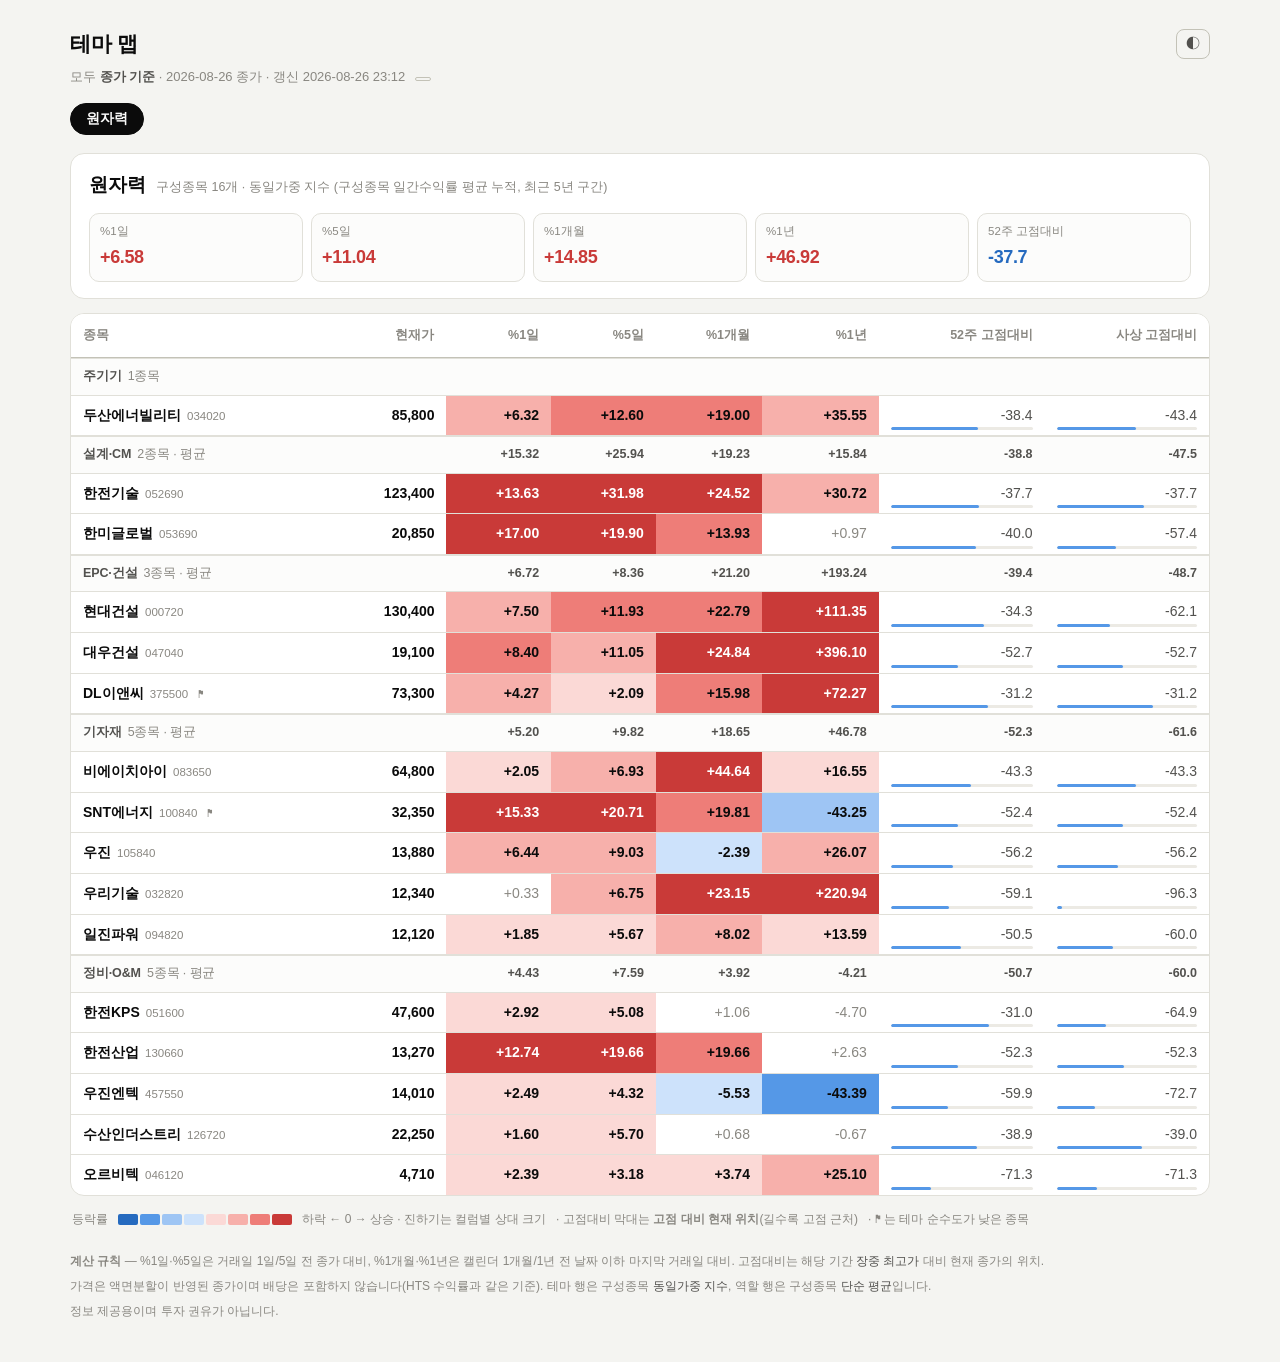
==== index.html @ f64d1bc8 "feat: 테마 맵 초기 구축 (원자력) 테마별 구성종목의 종가 기준 수익률·고점대비를 한 표에서 보는 정적 대시보드. 계층은 대테마 > 역할 > 종목이며, 대테마는 태그가 아니라" ====
<!DOCTYPE html>
<html lang="ko" data-theme="">
<head>
<meta charset="utf-8">
<meta name="viewport" content="width=device-width, initial-scale=1">
<title>테마 맵 — 테마별 종목 수익률</title>
<meta name="description" content="테마별 구성종목의 종가 기준 수익률과 고점대비 위치를 한 표에서 본다.">
<link rel="icon" href="data:image/svg+xml,%3Csvg xmlns='http://www.w3.org/2000/svg' viewBox='0 0 16 16'%3E%3Crect width='16' height='16' rx='3' fill='%23c93a38'/%3E%3Crect x='3' y='9' width='3' height='4' fill='%23fff'/%3E%3Crect x='7' y='6' width='3' height='7' fill='%23fff'/%3E%3Crect x='11' y='3' width='2' height='10' fill='%23fff'/%3E%3C/svg%3E">
<link rel="stylesheet" href="assets/style.css">
</head>
<body>
<header class="top">
  <div class="top-row">
    <h1>테마 맵</h1>
    <button id="themeToggle" class="ghost" type="button" aria-label="라이트·다크 전환">◐</button>
  </div>
  <p class="meta">
    모두 <strong>종가 기준</strong> ·
    <span id="asOf">-</span> 종가 ·
    갱신 <span id="updatedAt">-</span>
    <span id="sourceBadge" class="badge" hidden></span>
  </p>
  <nav id="themeTabs" class="tabs" aria-label="테마 선택"></nav>
</header>

<main>
  <section id="hero" class="hero" aria-label="테마 전체 수익률"></section>

  <div class="tablewrap">
    <table id="grid">
      <thead>
        <tr id="headRow"></tr>
      </thead>
      <tbody id="body"></tbody>
    </table>
  </div>

  <div class="legend" id="legend"></div>

  <section id="errors" class="errors" hidden></section>

  <footer class="notes">
    <p><strong>계산 규칙</strong> — %1일·%5일은 거래일 1일/5일 전 종가 대비, %1개월·%1년은 캘린더 1개월/1년 전 날짜 이하 마지막 거래일 대비. 고점대비는 해당 기간 <em>장중 최고가</em> 대비 현재 종가의 위치.</p>
    <p>가격은 액면분할이 반영된 종가이며 배당은 포함하지 않습니다(HTS 수익률과 같은 기준). 테마 행은 구성종목 <em>동일가중 지수</em>, 역할 행은 구성종목 <em>단순 평균</em>입니다.</p>
    <p>정보 제공용이며 투자 권유가 아닙니다.</p>
  </footer>
</main>

<div id="tip" class="tip" role="tooltip" hidden></div>
<script src="assets/app.js"></script>
</body>
</html>
---- assets/style.css ----
/* 테마 맵 — 라이트/다크 토큰.
   히트맵 색은 0을 중립으로 두는 다이버징: 상승 빨강 / 하락 파랑(국내 관례).
   각 단계의 셀 텍스트 대비는 WCAG로 계산해 확인했다(라이트 1~3단계 검은 글씨 6.6:1↑,
   4단계 흰 글씨 5.0:1↑ / 다크 전 단계 흰 글씨 4.7:1↑). */

:root {
  color-scheme: light;
  --surface: #fcfcfb;
  --plane: #f4f4f1;
  --card: #ffffff;
  --ink: #0b0b0b;
  --ink-2: #52514e;
  --muted: #898781;
  --line: #e1e0d9;
  --rule: #c3c2b7;
  --accent: #256abf;

  --up-1: #fbd9d6;  --up-2: #f7b0ab;  --up-3: #ee7d78;  --up-4: #c93a38;
  --dn-1: #cde2fb;  --dn-2: #9ec5f4;  --dn-3: #5598e7;  --dn-4: #256abf;
  --cell-ink: #0b0b0b;      /* 1~3단계 */
  --cell-ink-strong: #ffffff; /* 4단계 */
  --bar-track: #eceae4;
  --bar-fill: #5598e7;
}

@media (prefers-color-scheme: dark) {
  :root:not([data-theme="light"]) {
    color-scheme: dark;
    --surface: #1a1a19;
    --plane: #0d0d0d;
    --card: #201f1e;
    --ink: #ffffff;
    --ink-2: #c3c2b7;
    --muted: #898781;
    --line: #2c2c2a;
    --rule: #383835;
    --accent: #3987e5;

    --up-1: #3a1e1d;  --up-2: #632a28;  --up-3: #913a37;  --up-4: #c44a47;
    --dn-1: #16283f;  --dn-2: #1a3a63;  --dn-3: #205391;  --dn-4: #2f74c4;
    --cell-ink: #ffffff;
    --cell-ink-strong: #ffffff;
    --bar-track: #2c2c2a;
    --bar-fill: #2f74c4;
  }
}

:root[data-theme="dark"] {
  color-scheme: dark;
  --surface: #1a1a19;
  --plane: #0d0d0d;
  --card: #201f1e;
  --ink: #ffffff;
  --ink-2: #c3c2b7;
  --muted: #898781;
  --line: #2c2c2a;
  --rule: #383835;
  --accent: #3987e5;

  --up-1: #3a1e1d;  --up-2: #632a28;  --up-3: #913a37;  --up-4: #c44a47;
  --dn-1: #16283f;  --dn-2: #1a3a63;  --dn-3: #205391;  --dn-4: #2f74c4;
  --cell-ink: #ffffff;
  --cell-ink-strong: #ffffff;
  --bar-track: #2c2c2a;
  --bar-fill: #2f74c4;
}

* { box-sizing: border-box; }

body {
  margin: 0;
  background: var(--plane);
  color: var(--ink);
  font: 15px/1.55 -apple-system, BlinkMacSystemFont, "Segoe UI", "Malgun Gothic",
        "Apple SD Gothic Neo", "Noto Sans KR", sans-serif;
  -webkit-font-smoothing: antialiased;
}

main, .top { max-width: 1180px; margin: 0 auto; padding: 0 20px; }
.top { padding-top: 28px; }

.top-row { display: flex; align-items: center; justify-content: space-between; gap: 12px; }
h1 { font-size: 21px; font-weight: 700; margin: 0; letter-spacing: -0.01em; }

.ghost {
  background: none; border: 1px solid var(--rule); color: var(--ink-2);
  border-radius: 8px; width: 34px; height: 30px; cursor: pointer; font-size: 14px;
}
.ghost:hover { border-color: var(--accent); color: var(--accent); }

.meta { color: var(--muted); font-size: 13px; margin: 6px 0 0; }
.meta strong { color: var(--ink-2); font-weight: 600; }
.badge {
  display: inline-block; margin-left: 6px; padding: 1px 7px; border-radius: 999px;
  border: 1px solid var(--rule); font-size: 11px; color: var(--muted);
}

/* 테마 탭 */
.tabs { display: flex; flex-wrap: wrap; gap: 6px; margin: 16px 0 0; }
.tab {
  border: 1px solid var(--rule); background: var(--card); color: var(--ink-2);
  border-radius: 999px; padding: 6px 15px; font-size: 14px; cursor: pointer;
  font-weight: 500;
}
.tab:hover { border-color: var(--accent); color: var(--accent); }
.tab[aria-current="true"] {
  background: var(--ink); color: var(--surface); border-color: var(--ink); font-weight: 600;
}

/* 대테마 요약 — 맨 앞 */
.hero {
  margin: 18px 0 14px; padding: 16px 18px; background: var(--card);
  border: 1px solid var(--line); border-radius: 14px;
}
.hero-head { display: flex; align-items: baseline; gap: 10px; flex-wrap: wrap; }
.hero-name { font-size: 19px; font-weight: 700; }
.hero-sub { font-size: 12.5px; color: var(--muted); }
.hero-stats {
  display: grid; grid-template-columns: repeat(auto-fit, minmax(96px, 1fr));
  gap: 8px; margin-top: 14px;
}
.stat {
  border: 1px solid var(--line); border-radius: 10px; padding: 9px 10px; background: var(--surface);
}
.stat-k { font-size: 11.5px; color: var(--muted); }
.stat-v { font-size: 18px; font-weight: 700; margin-top: 3px; letter-spacing: -0.02em; }
.stat-v.up { color: #c93a38; }
.stat-v.dn { color: #256abf; }
:root[data-theme="dark"] .stat-v.up, :root:not([data-theme="light"]) .stat-v.up { color: #e66767; }
:root[data-theme="dark"] .stat-v.dn, :root:not([data-theme="light"]) .stat-v.dn { color: #6da7ec; }
@media (prefers-color-scheme: light) {
  :root:not([data-theme="dark"]) .stat-v.up { color: #c93a38; }
  :root:not([data-theme="dark"]) .stat-v.dn { color: #256abf; }
}

/* 표 */
.tablewrap {
  overflow-x: auto; background: var(--card);
  border: 1px solid var(--line); border-radius: 14px;
}
table { border-collapse: separate; border-spacing: 0; width: 100%; min-width: 860px; }

th, td { padding: 0; }
thead th {
  position: sticky; top: 0; z-index: 2; background: var(--card);
  font-size: 12.5px; font-weight: 600; color: var(--muted);
  padding: 12px 12px; text-align: right; white-space: nowrap;
  border-bottom: 1px solid var(--rule); cursor: pointer; user-select: none;
}
thead th:first-child { text-align: left; }
thead th:hover { color: var(--accent); }
thead th .arrow { opacity: 0.45; font-size: 10px; margin-left: 3px; }

tbody tr.group td {
  background: var(--surface); border-top: 1px solid var(--line);
  border-bottom: 1px solid var(--line);
  font-size: 12.5px; font-weight: 600; color: var(--ink-2);
  padding: 8px 12px; text-align: right; white-space: nowrap;
}
tbody tr.group td:first-child { text-align: left; letter-spacing: -0.01em; }
tbody tr.group .gcount { color: var(--muted); font-weight: 400; margin-left: 6px; }

tbody td { border-bottom: 1px solid var(--line); font-size: 14px; }
tbody tr:last-child td { border-bottom: none; }
tbody tr.stock:hover td.name { background: var(--surface); }

td.name { padding: 9px 12px; white-space: nowrap; }
td.name .nm { font-weight: 600; }
td.name .cd { color: var(--muted); font-size: 11.5px; margin-left: 6px; font-variant-numeric: tabular-nums; }
td.name .role-chip {
  display: inline-block; margin-left: 7px; padding: 1px 7px; border-radius: 999px;
  border: 1px solid var(--rule); font-size: 11px; color: var(--muted);
}
td.name .flag { margin-left: 6px; color: var(--muted); font-size: 11.5px; }

td.num {
  text-align: right; padding: 9px 12px; font-variant-numeric: tabular-nums;
  white-space: nowrap;
}
td.price { font-weight: 600; }

/* 히트맵 셀 */
td.heat { color: var(--cell-ink); font-weight: 600; }
td.heat.s4 { color: var(--cell-ink-strong); }
td.heat.up1 { background: var(--up-1); } td.heat.up2 { background: var(--up-2); }
td.heat.up3 { background: var(--up-3); } td.heat.up4 { background: var(--up-4); }
td.heat.dn1 { background: var(--dn-1); } td.heat.dn2 { background: var(--dn-2); }
td.heat.dn3 { background: var(--dn-3); } td.heat.dn4 { background: var(--dn-4); }
td.heat.zero { color: var(--muted); font-weight: 500; }

/* 고점대비 — 색으로 덮지 않고 깊이 막대로 */
td.drop { position: relative; color: var(--ink-2); }
td.drop .bar {
  position: absolute; left: 12px; right: 12px; bottom: 5px; height: 3px;
  background: var(--bar-track); border-radius: 2px; overflow: hidden;
}
td.drop .bar i { display: block; height: 100%; background: var(--bar-fill); border-radius: 2px; }
td.drop .v { position: relative; }

.legend {
  display: flex; align-items: center; gap: 10px; flex-wrap: wrap;
  margin: 14px 2px 0; font-size: 12px; color: var(--muted);
}
.ramp { display: flex; align-items: center; gap: 2px; }
.ramp i { width: 20px; height: 11px; border-radius: 2px; display: block; }

.errors {
  margin-top: 14px; padding: 11px 14px; border-radius: 10px;
  border: 1px solid var(--rule); background: var(--card);
  font-size: 12.5px; color: var(--ink-2);
}

.notes { margin: 22px 0 40px; color: var(--muted); font-size: 12px; line-height: 1.7; }
.notes p { margin: 0 0 5px; }
.notes em { font-style: normal; color: var(--ink-2); }

.tip {
  position: fixed; z-index: 30; pointer-events: none;
  background: var(--card); color: var(--ink); border: 1px solid var(--rule);
  border-radius: 9px; padding: 8px 11px; font-size: 12.5px; line-height: 1.55;
  box-shadow: 0 6px 22px rgba(0,0,0,0.16); max-width: 260px;
}
.tip b { font-weight: 600; }
.tip .t-sub { color: var(--muted); }

@media (max-width: 640px) {
  main, .top { padding: 0 12px; }
  .top { padding-top: 18px; }
  .hero-stats { grid-template-columns: repeat(3, 1fr); }
}
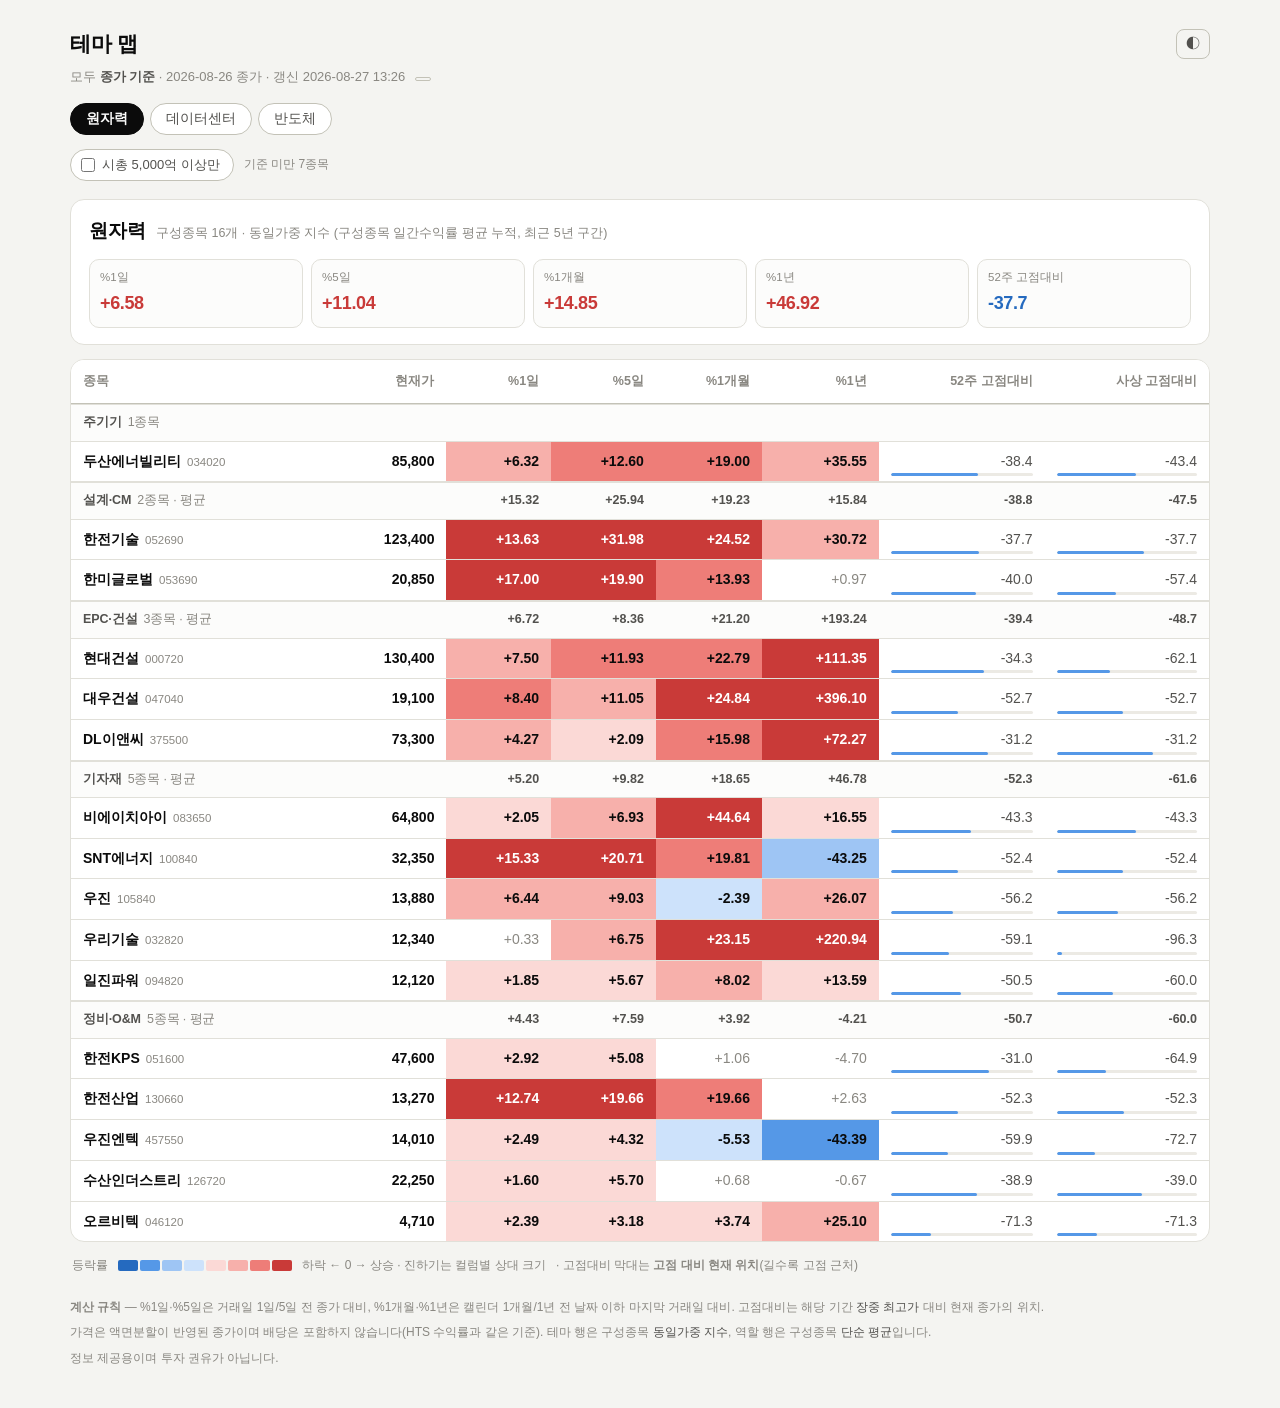
==== commit d3b27740: "feat: 시총 5,000억 필터 토글 켜면 기준 미만 종목이 표에서 빠지고, 역할 그룹 평균과 테마 수익률까지 그 기준으로 다시 계산된다. 지수는 시계열이 있어야 만들 수 있어 " ====
--- a/index.html
+++ b/index.html
@@ -21,6 +21,14 @@
     <span id="sourceBadge" class="badge" hidden></span>
   </p>
   <nav id="themeTabs" class="tabs" aria-label="테마 선택"></nav>
+
+  <div class="filters">
+    <label class="switch">
+      <input type="checkbox" id="capOnly">
+      <span>시총 5,000억 이상만</span>
+    </label>
+    <span class="filter-note" id="capNote"></span>
+  </div>
 </header>
 
 <main>
--- a/assets/style.css
+++ b/assets/style.css
@@ -228,3 +228,15 @@
   .top { padding-top: 18px; }
   .hero-stats { grid-template-columns: repeat(3, 1fr); }
 }
+
+/* 시총 필터 */
+.filters { display: flex; align-items: center; gap: 10px; flex-wrap: wrap; margin: 14px 0 0; }
+.switch {
+  display: inline-flex; align-items: center; gap: 7px; cursor: pointer;
+  border: 1px solid var(--rule); background: var(--card); color: var(--ink-2);
+  border-radius: 999px; padding: 5px 13px 5px 10px; font-size: 13px; user-select: none;
+}
+.switch:hover { border-color: var(--accent); color: var(--accent); }
+.switch input { accent-color: var(--accent); width: 14px; height: 14px; margin: 0; cursor: pointer; }
+.switch:has(input:checked) { background: var(--ink); color: var(--surface); border-color: var(--ink); }
+.filter-note { font-size: 12px; color: var(--muted); }
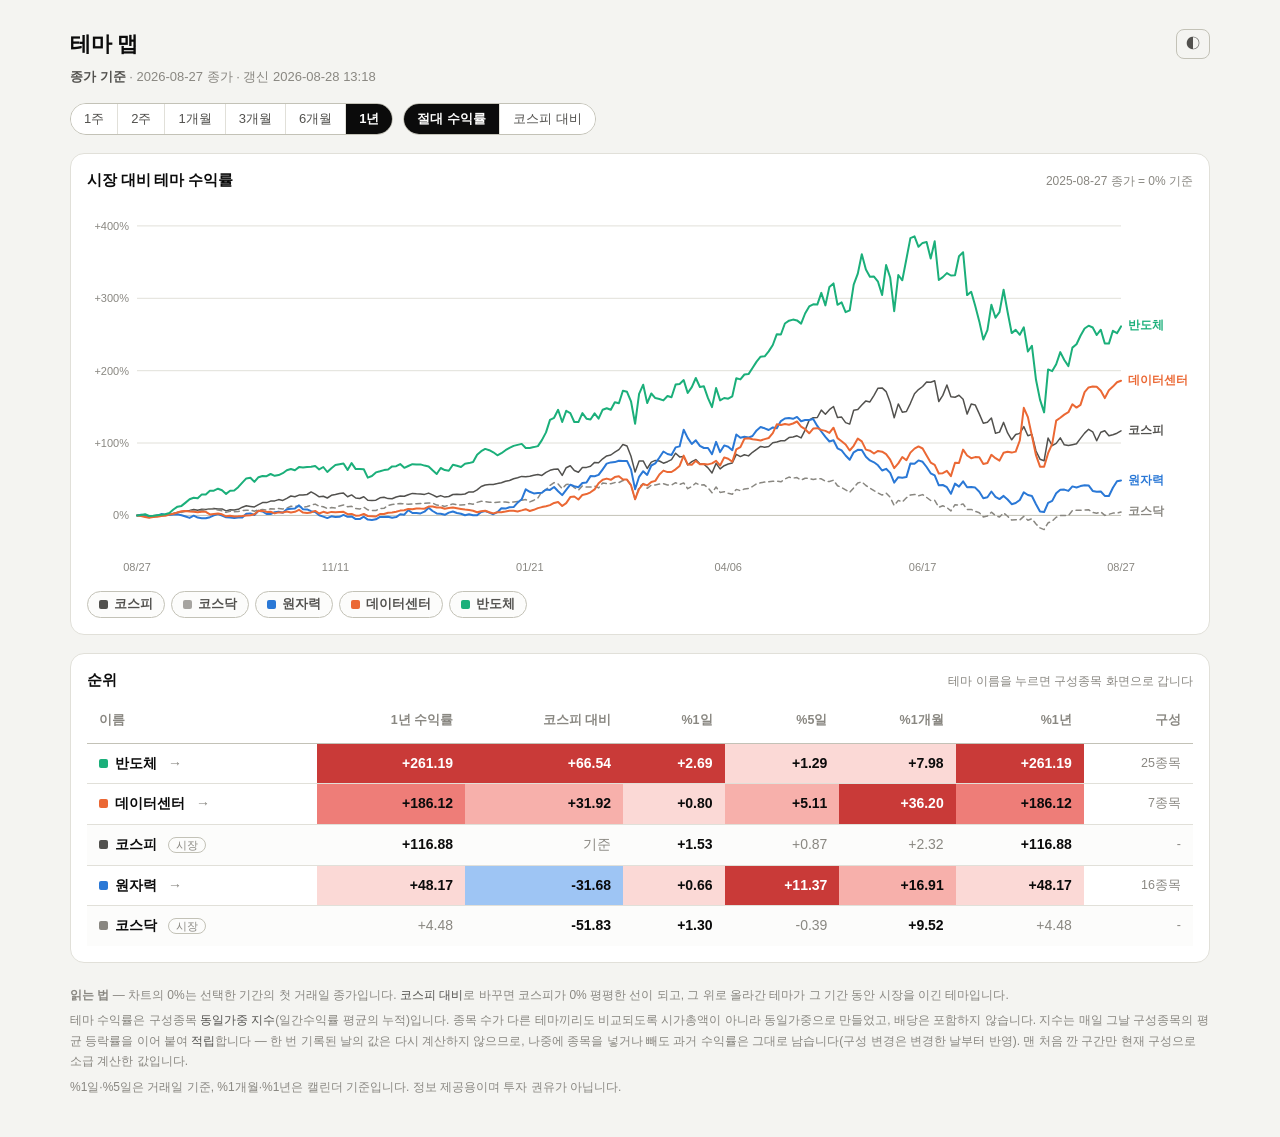
==== commit bdb3ce3b: "feat: 시장 대비 화면 — 코스피·코스닥 vs 테마 지수 (적립식) 메인을 시장 비교 화면으로 바꾸고, 구성종목 표는 theme.html로 옮겼다. 옛 링크(index.html" ====
--- a/index.html
+++ b/index.html
@@ -3,10 +3,17 @@
 <head>
 <meta charset="utf-8">
 <meta name="viewport" content="width=device-width, initial-scale=1">
-<title>테마 맵 — 테마별 종목 수익률</title>
-<meta name="description" content="테마별 구성종목의 종가 기준 수익률과 고점대비 위치를 한 표에서 본다.">
+<title>테마 맵 — 시장 대비 테마 수익률</title>
+<meta name="description" content="코스피·코스닥과 테마 지수를 같은 기준으로 비교한다. 어떤 테마가 시장을 이기고 있는지 한 화면에서 본다.">
 <link rel="icon" href="data:image/svg+xml,%3Csvg xmlns='http://www.w3.org/2000/svg' viewBox='0 0 16 16'%3E%3Crect width='16' height='16' rx='3' fill='%23c93a38'/%3E%3Crect x='3' y='9' width='3' height='4' fill='%23fff'/%3E%3Crect x='7' y='6' width='3' height='7' fill='%23fff'/%3E%3Crect x='11' y='3' width='2' height='10' fill='%23fff'/%3E%3C/svg%3E">
 <link rel="stylesheet" href="assets/style.css">
+<script>
+  // 예전 링크(index.html?theme=원자력)는 이제 상세 화면이다.
+  (function () {
+    var t = new URL(location.href).searchParams.get("theme");
+    if (t) location.replace("theme.html?theme=" + encodeURIComponent(t));
+  })();
+</script>
 </head>
 <body>
 <header class="top">
@@ -15,46 +22,48 @@
     <button id="themeToggle" class="ghost" type="button" aria-label="라이트·다크 전환">◐</button>
   </div>
   <p class="meta">
-    모두 <strong>종가 기준</strong> ·
+    <strong>종가 기준</strong> ·
     <span id="asOf">-</span> 종가 ·
     갱신 <span id="updatedAt">-</span>
-    <span id="sourceBadge" class="badge" hidden></span>
   </p>
-  <nav id="themeTabs" class="tabs" aria-label="테마 선택"></nav>
 
-  <div class="filters">
-    <label class="switch">
-      <input type="checkbox" id="capOnly">
-      <span>시총 5,000억 이상만</span>
-    </label>
-    <span class="filter-note" id="capNote"></span>
+  <div class="controls">
+    <div class="segs" id="periods" role="group" aria-label="기간 선택"></div>
+    <div class="segs" id="modes" role="group" aria-label="표시 방식"></div>
   </div>
 </header>
 
 <main>
-  <section id="hero" class="hero" aria-label="테마 전체 수익률"></section>
+  <section class="card">
+    <div class="card-head">
+      <h2>시장 대비 테마 수익률</h2>
+      <span class="card-note" id="chartNote"></span>
+    </div>
+    <div id="chart" class="chart-host"></div>
+    <div id="legend" class="chips" aria-label="계열 표시 전환"></div>
+  </section>
 
-  <div class="tablewrap">
-    <table id="grid">
-      <thead>
-        <tr id="headRow"></tr>
-      </thead>
-      <tbody id="body"></tbody>
-    </table>
-  </div>
-
-  <div class="legend" id="legend"></div>
-
-  <section id="errors" class="errors" hidden></section>
+  <section class="card">
+    <div class="card-head">
+      <h2>순위</h2>
+      <span class="card-note">테마 이름을 누르면 구성종목 화면으로 갑니다</span>
+    </div>
+    <div class="tablewrap">
+      <table id="rank">
+        <thead><tr id="rankHead"></tr></thead>
+        <tbody id="rankBody"></tbody>
+      </table>
+    </div>
+  </section>
 
   <footer class="notes">
-    <p><strong>계산 규칙</strong> — %1일·%5일은 거래일 1일/5일 전 종가 대비, %1개월·%1년은 캘린더 1개월/1년 전 날짜 이하 마지막 거래일 대비. 고점대비는 해당 기간 <em>장중 최고가</em> 대비 현재 종가의 위치.</p>
-    <p>가격은 액면분할이 반영된 종가이며 배당은 포함하지 않습니다(HTS 수익률과 같은 기준). 테마 행은 구성종목 <em>동일가중 지수</em>, 역할 행은 구성종목 <em>단순 평균</em>입니다.</p>
-    <p>정보 제공용이며 투자 권유가 아닙니다.</p>
+    <p><strong>읽는 법</strong> — 차트의 0%는 선택한 기간의 첫 거래일 종가입니다. <em>코스피 대비</em>로 바꾸면 코스피가 0% 평평한 선이 되고, 그 위로 올라간 테마가 그 기간 동안 시장을 이긴 테마입니다.</p>
+    <p>테마 수익률은 구성종목 <em>동일가중 지수</em>(일간수익률 평균의 누적)입니다. 종목 수가 다른 테마끼리도 비교되도록 시가총액이 아니라 동일가중으로 만들었고, 배당은 포함하지 않습니다. 지수는 매일 그날 구성종목의 평균 등락률을 이어 붙여 <em>적립</em>합니다 — 한 번 기록된 날의 값은 다시 계산하지 않으므로, 나중에 종목을 넣거나 빼도 과거 수익률은 그대로 남습니다(구성 변경은 변경한 날부터 반영). 맨 처음 깐 구간만 현재 구성으로 소급 계산한 값입니다.</p>
+    <p>%1일·%5일은 거래일 기준, %1개월·%1년은 캘린더 기준입니다. 정보 제공용이며 투자 권유가 아닙니다.</p>
   </footer>
 </main>
 
-<div id="tip" class="tip" role="tooltip" hidden></div>
-<script src="assets/app.js"></script>
+<script src="assets/chart.js"></script>
+<script src="assets/main.js"></script>
 </body>
 </html>
--- a/assets/style.css
+++ b/assets/style.css
@@ -240,3 +240,118 @@
 .switch input { accent-color: var(--accent); width: 14px; height: 14px; margin: 0; cursor: pointer; }
 .switch:has(input:checked) { background: var(--ink); color: var(--surface); border-color: var(--ink); }
 .filter-note { font-size: 12px; color: var(--muted); }
+
+/* ── 시장 비교 차트 ─────────────────────────────────────
+   계열 색은 dataviz 검증 팔레트(라이트·다크 모두 6개 검사 통과).
+   테마 순서로 고정 배정하며 순위에 따라 바뀌지 않는다.
+   시장(코스피·코스닥)은 색을 쓰지 않는다 — 비교 대상이 아니라 기준선이라서,
+   무채색 + 점선으로 두고 색은 테마에만 준다. */
+:root {
+  --s1: #2a78d6; --s2: #eb6834; --s3: #1baf7a; --s4: #eda100;
+  --s5: #e87ba4; --s6: #008300; --s7: #4a3aa7; --s8: #e34948;
+  --mkt-1: #52514e; --mkt-2: #898781;
+}
+@media (prefers-color-scheme: dark) {
+  :root:not([data-theme="light"]) {
+    --s1: #3987e5; --s2: #d95926; --s3: #199e70; --s4: #c98500;
+    --s5: #d55181; --s6: #008300; --s7: #9085e9; --s8: #e66767;
+    --mkt-1: #c3c2b7; --mkt-2: #898781;
+  }
+}
+:root[data-theme="dark"] {
+  --s1: #3987e5; --s2: #d95926; --s3: #199e70; --s4: #c98500;
+  --s5: #d55181; --s6: #008300; --s7: #9085e9; --s8: #e66767;
+  --mkt-1: #c3c2b7; --mkt-2: #898781;
+}
+
+.card {
+  margin: 18px 0 0; padding: 14px 16px 16px; background: var(--card);
+  border: 1px solid var(--line); border-radius: 14px;
+}
+.card-head {
+  display: flex; align-items: baseline; justify-content: space-between;
+  gap: 10px; flex-wrap: wrap; margin-bottom: 8px;
+}
+.card-head h2 { font-size: 15px; font-weight: 700; margin: 0; letter-spacing: -0.01em; }
+.card-note { font-size: 12px; color: var(--muted); }
+.card .tablewrap { border: none; border-radius: 0; background: none; }
+
+/* 기간·표시 방식 버튼 */
+.controls { display: flex; gap: 10px; flex-wrap: wrap; margin: 16px 0 0; }
+.segs { display: inline-flex; border: 1px solid var(--rule); border-radius: 999px; overflow: hidden; }
+.seg {
+  border: none; background: var(--card); color: var(--ink-2);
+  padding: 6px 13px; font-size: 13px; cursor: pointer; font-weight: 500;
+  border-right: 1px solid var(--line);
+}
+.seg:last-child { border-right: none; }
+.seg:hover { color: var(--accent); }
+.seg.on { background: var(--ink); color: var(--surface); font-weight: 600; }
+
+/* 계열 칩 — 눌러서 켜고 끈다(시장 두 줄은 항상 켜져 있다) */
+.chips { display: flex; flex-wrap: wrap; gap: 6px; margin-top: 12px; }
+.chip {
+  display: inline-flex; align-items: center; gap: 6px;
+  border: 1px solid var(--line); background: var(--surface); color: var(--muted);
+  border-radius: 999px; padding: 4px 11px; font-size: 12.5px; cursor: pointer;
+}
+.chip i { width: 9px; height: 9px; border-radius: 2px; display: block; }
+.chip.on { color: var(--ink-2); border-color: var(--rule); font-weight: 600; }
+.chip.fixed { cursor: default; }
+.chip:not(.fixed):hover { border-color: var(--accent); color: var(--accent); }
+
+.chart-host { position: relative; }
+.chart-host svg.chart { display: block; max-width: 100%; overflow: visible; }
+.chart-empty { color: var(--muted); font-size: 13px; padding: 30px 4px; text-align: center; }
+
+.grid { stroke: var(--line); stroke-width: 1; }
+.grid.zero { stroke: var(--rule); }
+.baseline { stroke: var(--rule); stroke-width: 1.5; stroke-dasharray: 4 3; }
+.ytick { fill: var(--muted); font-size: 11px; text-anchor: end; }
+.xtick { fill: var(--muted); font-size: 11px; text-anchor: middle; }
+.line { fill: none; stroke-width: 2; stroke-linejoin: round; stroke-linecap: round; }
+.line.mkt { stroke-width: 1.5; }
+.endlabel { font-size: 11.5px; font-weight: 600; dominant-baseline: middle; }
+.endlabel.base { fill: var(--muted); font-weight: 500; }
+.crossline { stroke: var(--rule); stroke-width: 1; }
+.cross[hidden] { display: none; }
+.hit { fill: transparent; }
+
+.chart-tip {
+  position: absolute; z-index: 20; pointer-events: none;
+  background: var(--card); color: var(--ink); border: 1px solid var(--rule);
+  border-radius: 9px; padding: 8px 10px; font-size: 12.5px; line-height: 1.5;
+  box-shadow: 0 6px 22px rgba(0,0,0,0.16); min-width: 150px;
+}
+.chart-tip .tip-date { color: var(--muted); font-size: 11.5px; margin-bottom: 4px; }
+.chart-tip .tip-row { display: flex; align-items: center; gap: 7px; }
+.chart-tip .tip-row i { width: 8px; height: 8px; border-radius: 2px; display: block; }
+.chart-tip .tip-name { flex: 1; }
+.chart-tip .tip-v { font-variant-numeric: tabular-nums; font-weight: 600; }
+.chart-tip .tip-v.up { color: var(--up-4); }
+.chart-tip .tip-v.dn { color: var(--dn-4); }
+
+/* 메인 순위표 */
+#rank thead th { cursor: default; background: var(--card); }
+#rank thead th:hover { color: var(--muted); }
+#rank tbody tr.theme { cursor: pointer; }
+#rank tbody tr.theme:hover td.name { background: var(--surface); color: var(--accent); }
+#rank td.name { font-weight: 600; }
+#rank td.name .dot { display: inline-block; width: 9px; height: 9px; border-radius: 2px; margin-right: 7px; }
+#rank td.name .tag {
+  margin-left: 7px; padding: 1px 7px; border-radius: 999px; border: 1px solid var(--rule);
+  font-size: 11px; color: var(--muted); font-weight: 400;
+}
+#rank td.name .go { margin-left: 7px; color: var(--muted); font-weight: 400; }
+#rank tbody tr.mkt td { background: var(--surface); }
+#rank td.sub { color: var(--muted); font-size: 12.5px; }
+#rank td.muted { color: var(--muted); }
+
+/* 상세 화면 — 제목이 메인으로 가는 링크 */
+h1 .home { color: inherit; text-decoration: none; }
+h1 .home:hover { color: var(--accent); }
+h1 .home::before { content: "← "; color: var(--muted); font-weight: 400; }
+.head-controls { display: flex; gap: 8px; flex-wrap: wrap; }
+
+/* 시장(코스피·코스닥) 행은 히트맵 색을 입히지 않는다 — 경쟁자가 아니라 기준선이라서,
+   테마들끼리의 강약이 무채색 기준행을 사이에 두고 읽히게 둔다. */
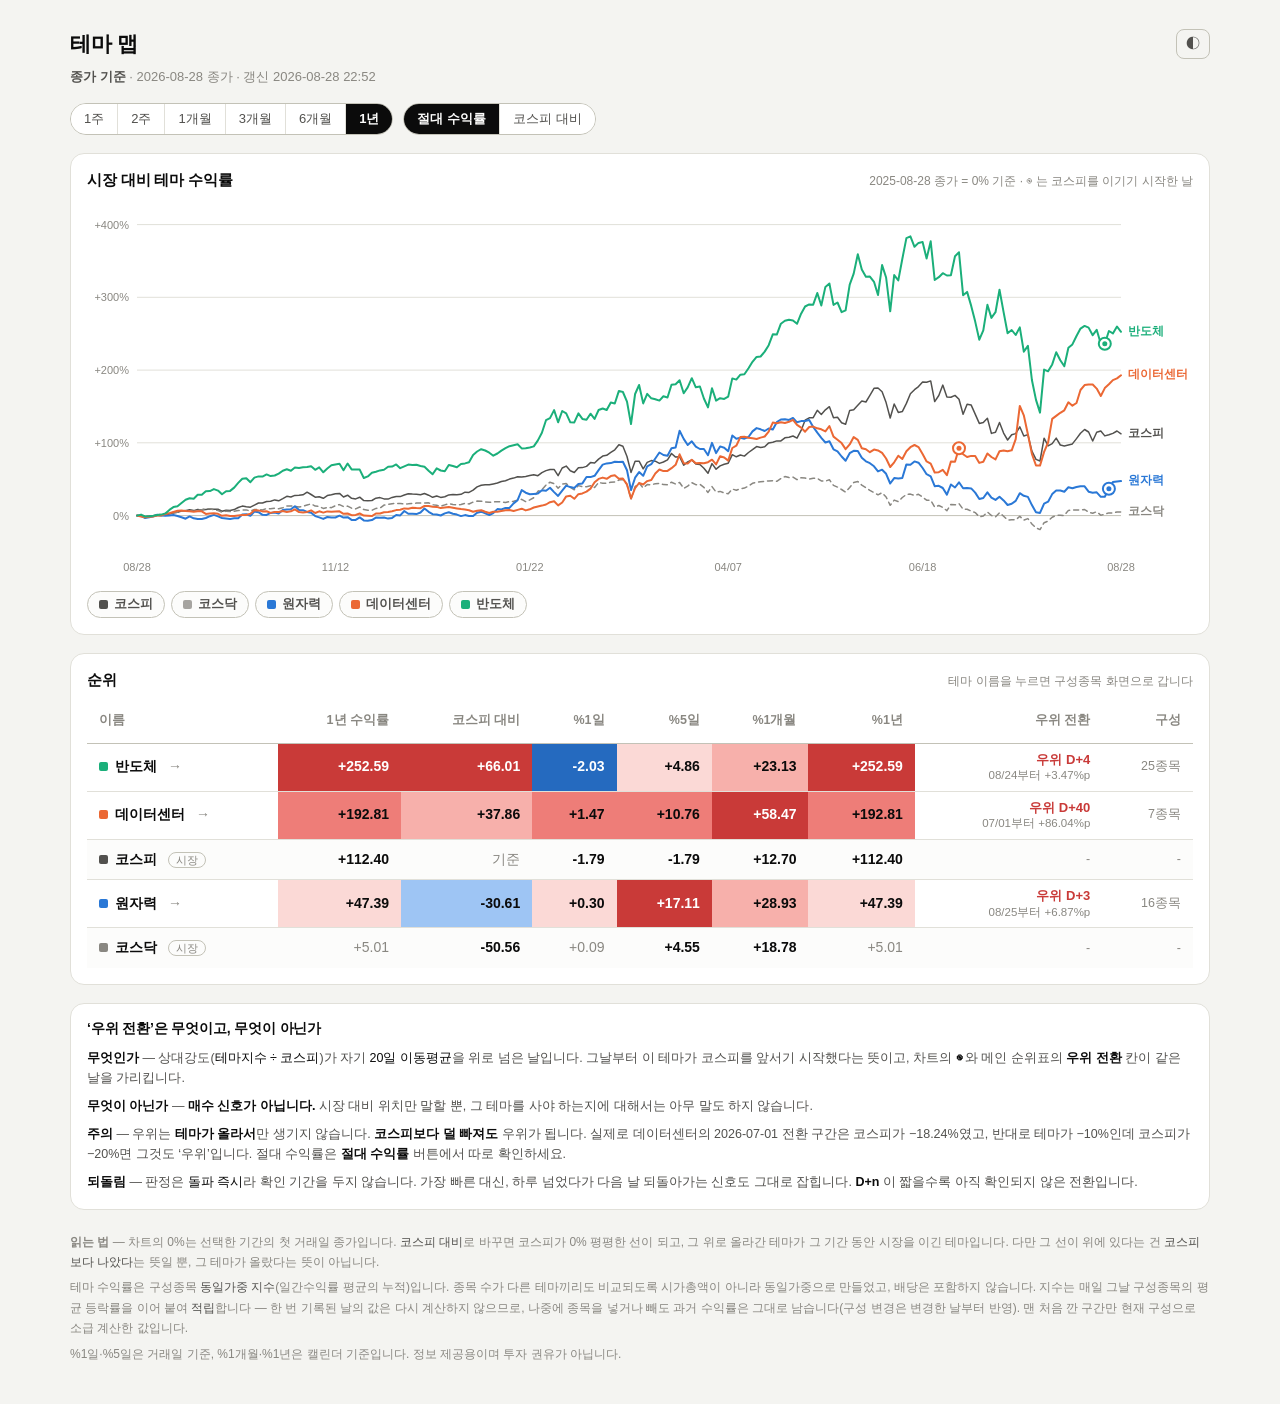
==== commit 3b76c404: "docs: '우위 전환'이 무엇이고 무엇이 아닌지 화면에 설명 마커만 찍어 두면 매수 신호로 읽힌다. 근거와 한계를 화면에서 같이 말한다.  - 상대강도 20일선 돌파라는 정의, " ====
--- a/index.html
+++ b/index.html
@@ -56,8 +56,21 @@
     </div>
   </section>
 
+  <section class="card explain">
+    <h2>‘우위 전환’은 무엇이고, 무엇이 아닌가</h2>
+    <p><b>무엇인가</b> — 상대강도(<em>테마지수 ÷ 코스피</em>)가 자기 <em>20일 이동평균</em>을 위로 넘은 날입니다.
+       그날부터 이 테마가 코스피를 앞서기 시작했다는 뜻이고, 차트의 <b>◉</b> 와 메인 순위표의 <b>우위 전환</b> 칸이 같은 날을 가리킵니다.</p>
+    <p><b>무엇이 아닌가</b> — <b>매수 신호가 아닙니다.</b> 시장 대비 위치만 말할 뿐,
+       그 테마를 사야 하는지에 대해서는 아무 말도 하지 않습니다.</p>
+    <p><b>주의</b> — 우위는 <b>테마가 올라서</b>만 생기지 않습니다. <b>코스피보다 덜 빠져도</b> 우위가 됩니다.
+       실제로 데이터센터의 2026-07-01 전환 구간은 코스피가 −18.24%였고, 반대로 테마가 −10%인데 코스피가 −20%면 그것도 ‘우위’입니다.
+       절대 수익률은 <b>절대 수익률</b> 버튼에서 따로 확인하세요.</p>
+    <p><b>되돌림</b> — 판정은 <em>돌파 즉시</em>라 확인 기간을 두지 않습니다. 가장 빠른 대신,
+       하루 넘었다가 다음 날 되돌아가는 신호도 그대로 잡힙니다. <b>D+n</b> 이 짧을수록 아직 확인되지 않은 전환입니다.</p>
+  </section>
+
   <footer class="notes">
-    <p><strong>읽는 법</strong> — 차트의 0%는 선택한 기간의 첫 거래일 종가입니다. <em>코스피 대비</em>로 바꾸면 코스피가 0% 평평한 선이 되고, 그 위로 올라간 테마가 그 기간 동안 시장을 이긴 테마입니다.</p>
+    <p><strong>읽는 법</strong> — 차트의 0%는 선택한 기간의 첫 거래일 종가입니다. <em>코스피 대비</em>로 바꾸면 코스피가 0% 평평한 선이 되고, 그 위로 올라간 테마가 그 기간 동안 시장을 이긴 테마입니다. 다만 그 선이 위에 있다는 건 <em>코스피보다 나았다</em>는 뜻일 뿐, 그 테마가 올랐다는 뜻이 아닙니다.</p>
     <p>테마 수익률은 구성종목 <em>동일가중 지수</em>(일간수익률 평균의 누적)입니다. 종목 수가 다른 테마끼리도 비교되도록 시가총액이 아니라 동일가중으로 만들었고, 배당은 포함하지 않습니다. 지수는 매일 그날 구성종목의 평균 등락률을 이어 붙여 <em>적립</em>합니다 — 한 번 기록된 날의 값은 다시 계산하지 않으므로, 나중에 종목을 넣거나 빼도 과거 수익률은 그대로 남습니다(구성 변경은 변경한 날부터 반영). 맨 처음 깐 구간만 현재 구성으로 소급 계산한 값입니다.</p>
     <p>%1일·%5일은 거래일 기준, %1개월·%1년은 캘린더 기준입니다. 정보 제공용이며 투자 권유가 아닙니다.</p>
   </footer>
--- a/assets/style.css
+++ b/assets/style.css
@@ -355,3 +355,23 @@
 
 /* 시장(코스피·코스닥) 행은 히트맵 색을 입히지 않는다 — 경쟁자가 아니라 기준선이라서,
    테마들끼리의 강약이 무채색 기준행을 사이에 두고 읽히게 둔다. */
+
+/* 상대강도 20일선과 전환 마커 */
+.line.ma { stroke-width: 1.25; stroke-dasharray: 3 3; opacity: 0.7; }
+.mark circle { fill: var(--card); stroke-width: 2; }
+.mark .dot { stroke: none; }
+
+/* '우위 전환' 칸 — 숫자 하나가 아니라 "언제부터 · 그 뒤로 얼마"를 두 줄로 */
+#rank td.rs { text-align: right; padding: 7px 12px; line-height: 1.35; }
+#rank td.rs .rs-d { display: block; font-weight: 700; font-size: 13px; }
+#rank td.rs .rs-sub { display: block; color: var(--muted); font-size: 11.5px; }
+#rank td.rs.up .rs-d { color: var(--up-4); }
+#rank td.rs.dn .rs-d { color: var(--dn-4); }
+
+/* '우위 전환'이 무엇이고 무엇이 아닌지 — 마커만 찍어 두면 매수 신호로 읽힌다.
+   화면에서 판단의 근거와 한계를 같이 말해야 한다. */
+.card.explain h2 { font-size: 14px; font-weight: 700; margin: 0 0 8px; letter-spacing: -0.01em; }
+.card.explain p { margin: 0 0 7px; font-size: 12.5px; line-height: 1.65; color: var(--ink-2); }
+.card.explain p:last-child { margin-bottom: 0; }
+.card.explain b { color: var(--ink); font-weight: 600; }
+.card.explain em { font-style: normal; color: var(--ink); }
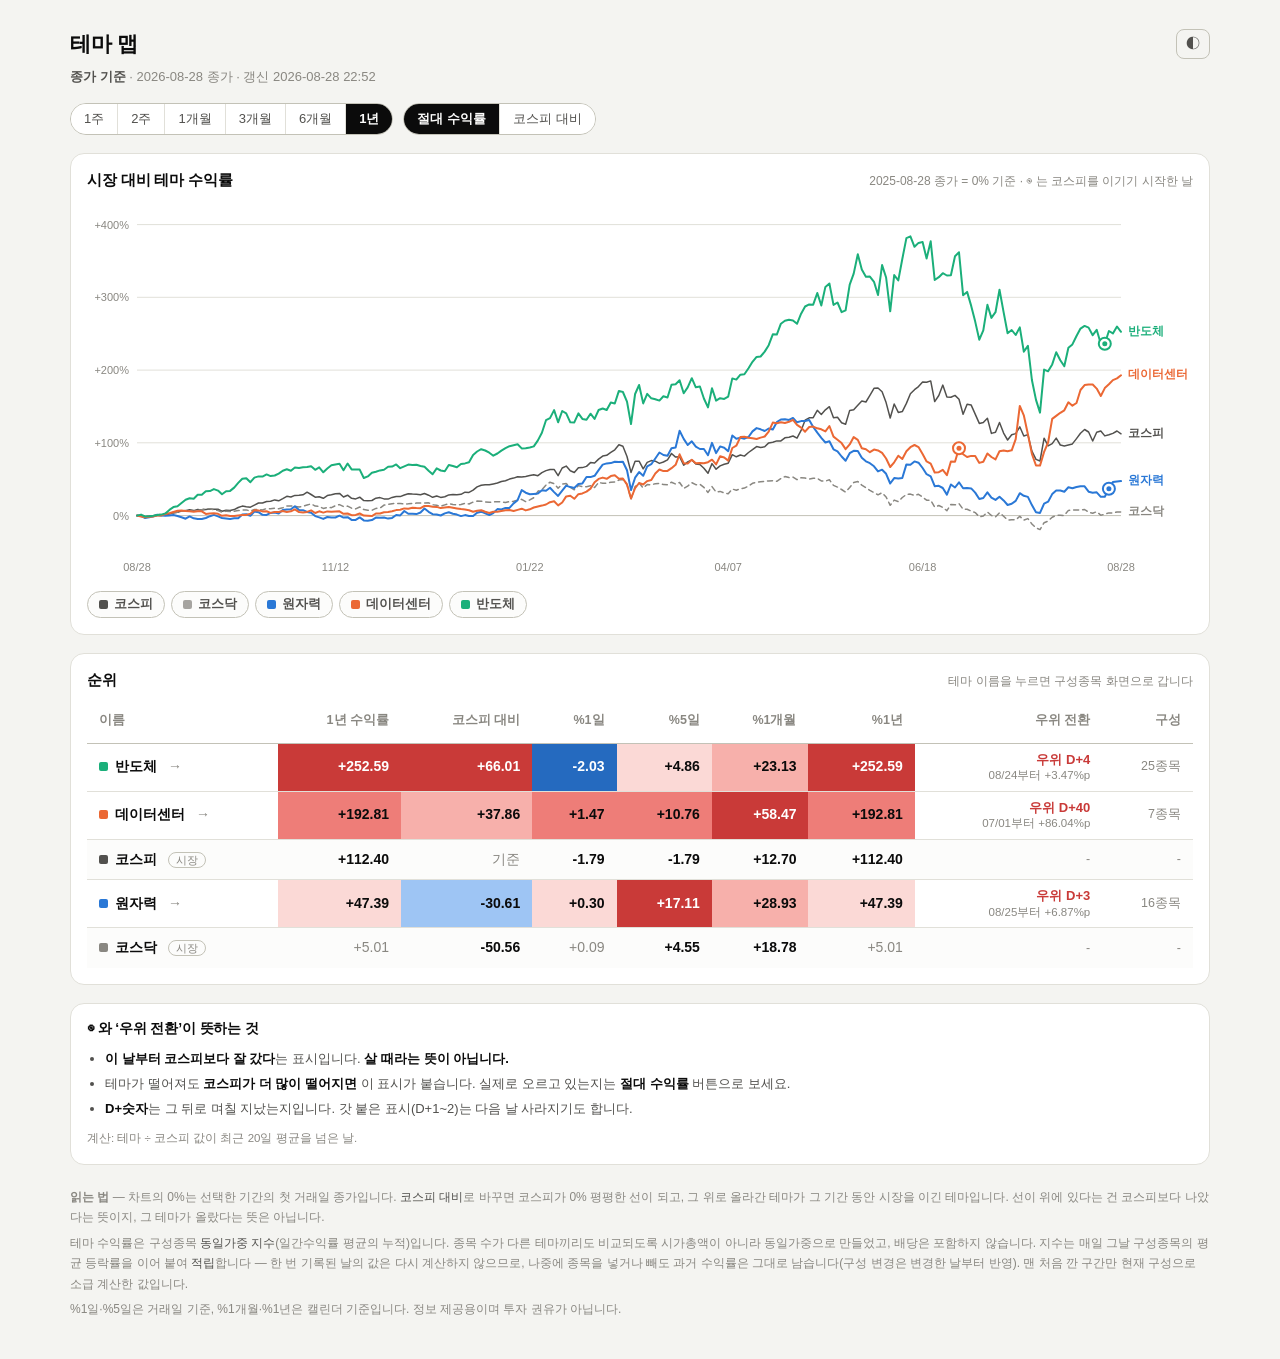
==== commit 2f8e3291: "docs: 우위 전환 설명을 쉬운 말로 다시 씀 상대강도·이동평균 같은 말로 네 문단을 쓰니 읽히지 않는다. 세 줄로 줄이고 계산식은 맨 아래 작은 줄로 내렸다.  Co-Autho" ====
--- a/index.html
+++ b/index.html
@@ -57,20 +57,18 @@
   </section>
 
   <section class="card explain">
-    <h2>‘우위 전환’은 무엇이고, 무엇이 아닌가</h2>
-    <p><b>무엇인가</b> — 상대강도(<em>테마지수 ÷ 코스피</em>)가 자기 <em>20일 이동평균</em>을 위로 넘은 날입니다.
-       그날부터 이 테마가 코스피를 앞서기 시작했다는 뜻이고, 차트의 <b>◉</b> 와 메인 순위표의 <b>우위 전환</b> 칸이 같은 날을 가리킵니다.</p>
-    <p><b>무엇이 아닌가</b> — <b>매수 신호가 아닙니다.</b> 시장 대비 위치만 말할 뿐,
-       그 테마를 사야 하는지에 대해서는 아무 말도 하지 않습니다.</p>
-    <p><b>주의</b> — 우위는 <b>테마가 올라서</b>만 생기지 않습니다. <b>코스피보다 덜 빠져도</b> 우위가 됩니다.
-       실제로 데이터센터의 2026-07-01 전환 구간은 코스피가 −18.24%였고, 반대로 테마가 −10%인데 코스피가 −20%면 그것도 ‘우위’입니다.
-       절대 수익률은 <b>절대 수익률</b> 버튼에서 따로 확인하세요.</p>
-    <p><b>되돌림</b> — 판정은 <em>돌파 즉시</em>라 확인 기간을 두지 않습니다. 가장 빠른 대신,
-       하루 넘었다가 다음 날 되돌아가는 신호도 그대로 잡힙니다. <b>D+n</b> 이 짧을수록 아직 확인되지 않은 전환입니다.</p>
+    <h2>◉ 와 ‘우위 전환’이 뜻하는 것</h2>
+    <ul>
+      <li><b>이 날부터 코스피보다 잘 갔다</b>는 표시입니다. <b>살 때라는 뜻이 아닙니다.</b></li>
+      <li>테마가 떨어져도 <b>코스피가 더 많이 떨어지면</b> 이 표시가 붙습니다.
+          실제로 오르고 있는지는 <b>절대 수익률</b> 버튼으로 보세요.</li>
+      <li><b>D+숫자</b>는 그 뒤로 며칠 지났는지입니다. 갓 붙은 표시(D+1~2)는 다음 날 사라지기도 합니다.</li>
+    </ul>
+    <p class="fine">계산: 테마 ÷ 코스피 값이 최근 20일 평균을 넘은 날.</p>
   </section>
 
   <footer class="notes">
-    <p><strong>읽는 법</strong> — 차트의 0%는 선택한 기간의 첫 거래일 종가입니다. <em>코스피 대비</em>로 바꾸면 코스피가 0% 평평한 선이 되고, 그 위로 올라간 테마가 그 기간 동안 시장을 이긴 테마입니다. 다만 그 선이 위에 있다는 건 <em>코스피보다 나았다</em>는 뜻일 뿐, 그 테마가 올랐다는 뜻이 아닙니다.</p>
+    <p><strong>읽는 법</strong> — 차트의 0%는 선택한 기간의 첫 거래일 종가입니다. <em>코스피 대비</em>로 바꾸면 코스피가 0% 평평한 선이 되고, 그 위로 올라간 테마가 그 기간 동안 시장을 이긴 테마입니다. 선이 위에 있다는 건 코스피보다 나았다는 뜻이지, 그 테마가 올랐다는 뜻은 아닙니다.</p>
     <p>테마 수익률은 구성종목 <em>동일가중 지수</em>(일간수익률 평균의 누적)입니다. 종목 수가 다른 테마끼리도 비교되도록 시가총액이 아니라 동일가중으로 만들었고, 배당은 포함하지 않습니다. 지수는 매일 그날 구성종목의 평균 등락률을 이어 붙여 <em>적립</em>합니다 — 한 번 기록된 날의 값은 다시 계산하지 않으므로, 나중에 종목을 넣거나 빼도 과거 수익률은 그대로 남습니다(구성 변경은 변경한 날부터 반영). 맨 처음 깐 구간만 현재 구성으로 소급 계산한 값입니다.</p>
     <p>%1일·%5일은 거래일 기준, %1개월·%1년은 캘린더 기준입니다. 정보 제공용이며 투자 권유가 아닙니다.</p>
   </footer>
--- a/assets/style.css
+++ b/assets/style.css
@@ -375,3 +375,6 @@
 .card.explain p:last-child { margin-bottom: 0; }
 .card.explain b { color: var(--ink); font-weight: 600; }
 .card.explain em { font-style: normal; color: var(--ink); }
+.card.explain ul { margin: 0; padding-left: 18px; }
+.card.explain li { font-size: 13px; line-height: 1.7; color: var(--ink-2); margin-bottom: 3px; }
+.card.explain .fine { margin: 9px 0 0; font-size: 11.5px; color: var(--muted); }
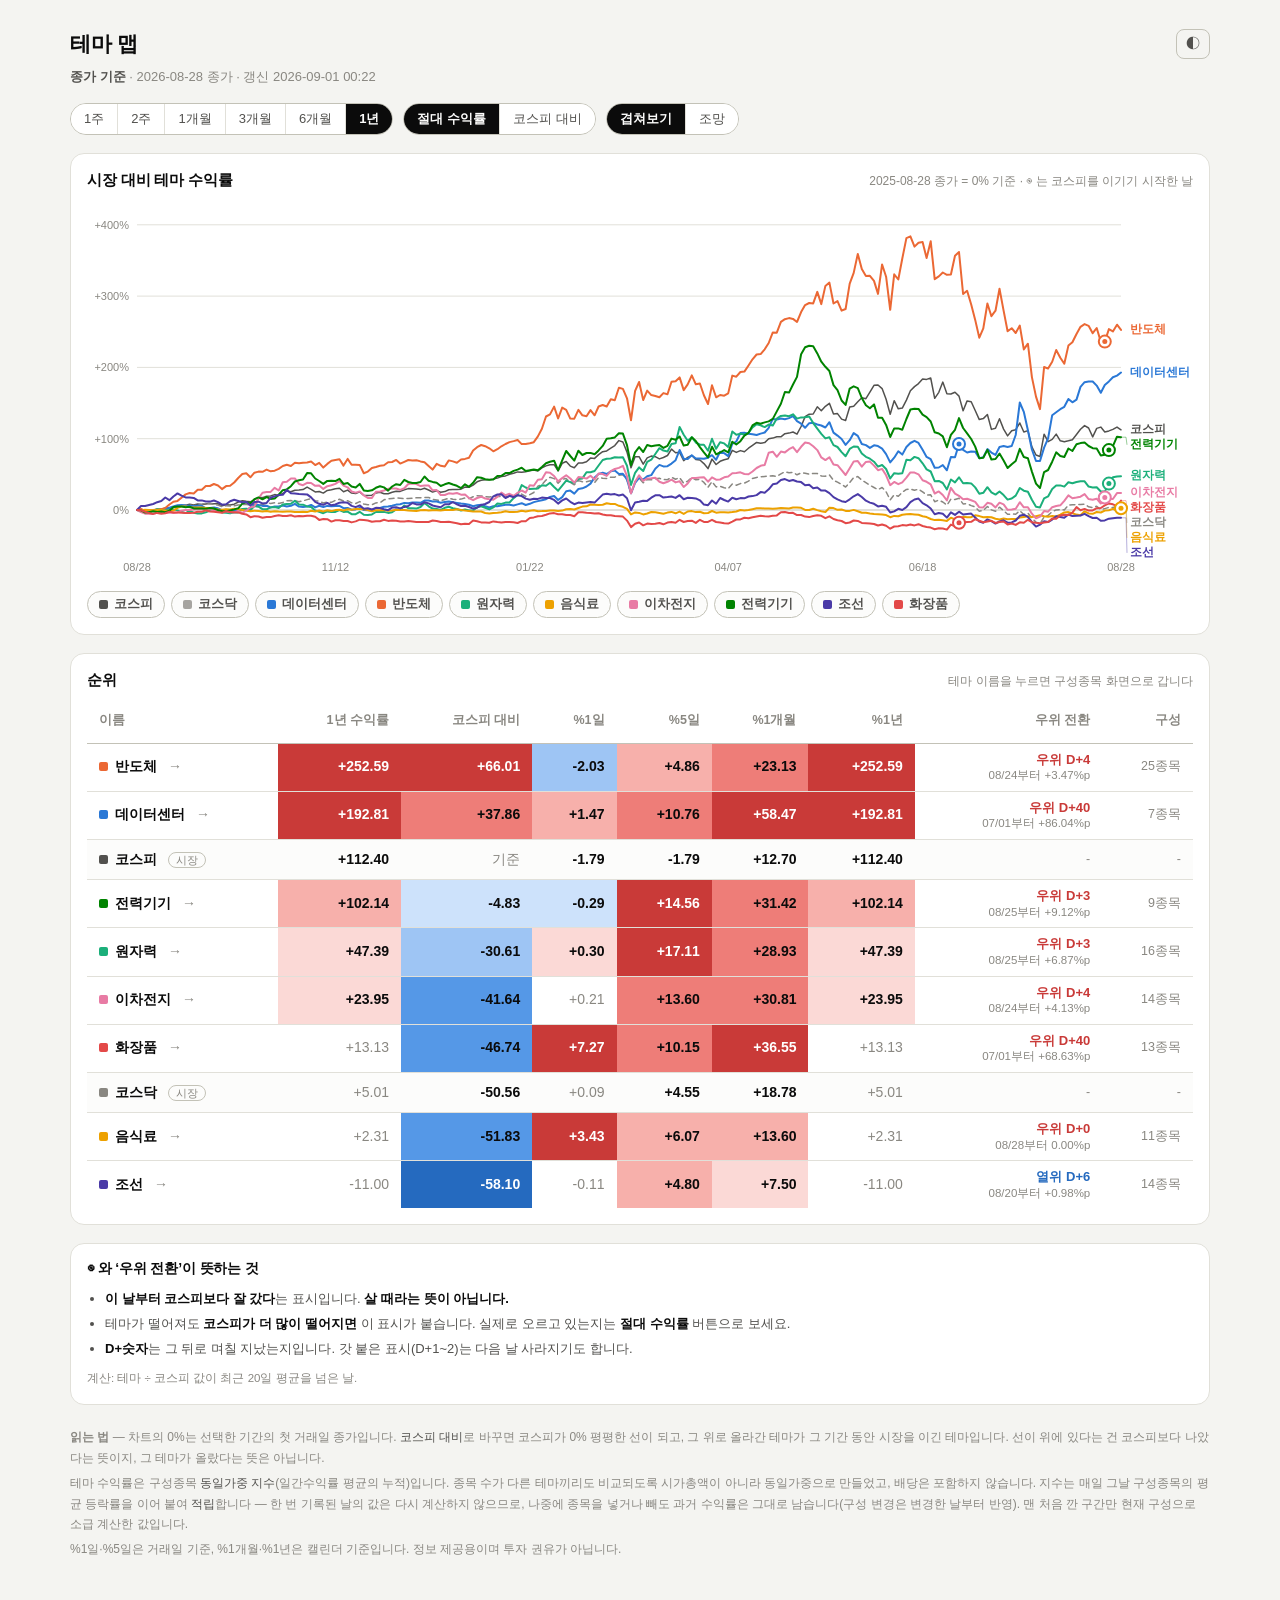
==== commit c38f3110: "feat: 겹쳐보기 / 조망 두 가지로 볼 수 있게 한다 겹쳐 그리기는 테마끼리 직접 비교하는 화면이고, 조망은 "누가 시장을 이기나"를 한 번에 훑는 화면이다. 어느 쪽도 다른 " ====
--- a/index.html
+++ b/index.html
@@ -30,6 +30,7 @@
   <div class="controls">
     <div class="segs" id="periods" role="group" aria-label="기간 선택"></div>
     <div class="segs" id="modes" role="group" aria-label="표시 방식"></div>
+    <div class="segs" id="views" role="group" aria-label="보기 방식"></div>
   </div>
 </header>
 
@@ -40,6 +41,7 @@
       <span class="card-note" id="chartNote"></span>
     </div>
     <div id="chart" class="chart-host"></div>
+    <div id="grid" class="mini-grid" hidden></div>
     <div id="legend" class="chips" aria-label="계열 표시 전환"></div>
   </section>
 
--- a/assets/style.css
+++ b/assets/style.css
@@ -313,6 +313,59 @@
 .line.mkt { stroke-width: 1.5; }
 .endlabel { font-size: 11.5px; font-weight: 600; dominant-baseline: middle; }
 .endlabel.base { fill: var(--muted); font-weight: 500; }
+/* 겹쳐서 밀려난 이름표를 제 선에 이어 주는 유도선 — 눈에 띄면 안 되니 아주 얇고 흐리게 */
+.lead { fill: none; stroke-width: 1; opacity: 0.4; }
+
+/* 조망 격자 — 테마마다 제 칸. 한 칸에 선이 둘뿐이라 겹칠 게 없다. */
+.mini-grid { display: grid; gap: 9px; grid-template-columns: repeat(4, 1fr); }
+@media (max-width: 1000px) { .mini-grid { grid-template-columns: repeat(2, 1fr); } }
+@media (max-width: 560px)  { .mini-grid { grid-template-columns: 1fr; } }
+.mini-grid[hidden] { display: none; }
+
+.mini-cell {
+  display: block; padding: 8px 9px 5px; text-decoration: none; color: inherit;
+  background: var(--card); border: 1px solid var(--rule); border-radius: 10px;
+  transition: border-color .12s ease;
+}
+.mini-cell:hover { border-color: var(--muted); }
+.mini-head { display: flex; align-items: center; gap: 6px; }
+.mini-head i { width: 8px; height: 8px; border-radius: 2px; flex: none; }
+.mini-name { font-weight: 700; font-size: 13px; }
+.mini-v { margin-left: auto; font-size: 13px; font-weight: 700; font-variant-numeric: tabular-nums; }
+.mini-v.up { color: var(--up-4); }
+.mini-v.dn { color: var(--dn-4); }
+.mini-sub { display: block; font-size: 11px; color: var(--muted); margin: 1px 0 2px; }
+.mini-sub .win { color: var(--up-4); font-weight: 600; }
+.mini-sub .lose { color: var(--dn-4); font-weight: 600; }
+.mini-plot { display: block; }
+.mini-plot svg { display: block; }
+.mini-zero { stroke: var(--rule); stroke-width: 1; stroke-dasharray: 3 3; }
+.mini-ref { fill: none; stroke: var(--mkt-1); stroke-width: 1; opacity: 0.5; }
+.mini-line { fill: none; stroke-width: 1.75; stroke-linejoin: round; stroke-linecap: round; }
+.mini-area { stroke: none; opacity: 0.14; }
+
+/* 강조 — 가리키는 선 하나만 남기고 나머지는 뒤로 물린다.
+   선을 지우지 않는 게 핵심이다. 비교 대상이 사라지면 "이겼나"를 볼 수 없다. */
+.chart-host .line, .chart-host .endlabel, .chart-host .lead,
+.chart-host .mark, .chart-host .tip-row { transition: opacity .12s ease, stroke-width .12s ease; }
+.chart-host.on-focus .line { opacity: 0.22; }
+.chart-host.on-focus .line.on { opacity: 1; stroke-width: 2.75; }
+.chart-host.on-focus .line.mkt.on { stroke-width: 2.25; }
+.chart-host.on-focus .line.ma { opacity: 0.08; }
+.chart-host.on-focus .line.ma.on { opacity: 0.7; }
+.chart-host.on-focus .endlabel { opacity: 0.24; }
+.chart-host.on-focus .endlabel.on { opacity: 1; font-weight: 700; }
+.chart-host.on-focus .lead { opacity: 0.08; }
+.chart-host.on-focus .lead.on { opacity: 0.5; }
+.chart-host.on-focus .mark { opacity: 0.16; }
+.chart-host.on-focus .mark.on { opacity: 1; }
+.chart-host.on-focus .tip-row { opacity: 0.4; }
+.chart-host.on-focus .tip-row.on { opacity: 1; font-weight: 600; }
+.chart-host .hit { cursor: crosshair; }
+@media (prefers-reduced-motion: reduce) {
+  .chart-host .line, .chart-host .endlabel, .chart-host .lead,
+  .chart-host .mark, .chart-host .tip-row { transition: none; }
+}
 .crossline { stroke: var(--rule); stroke-width: 1; }
 .cross[hidden] { display: none; }
 .hit { fill: transparent; }
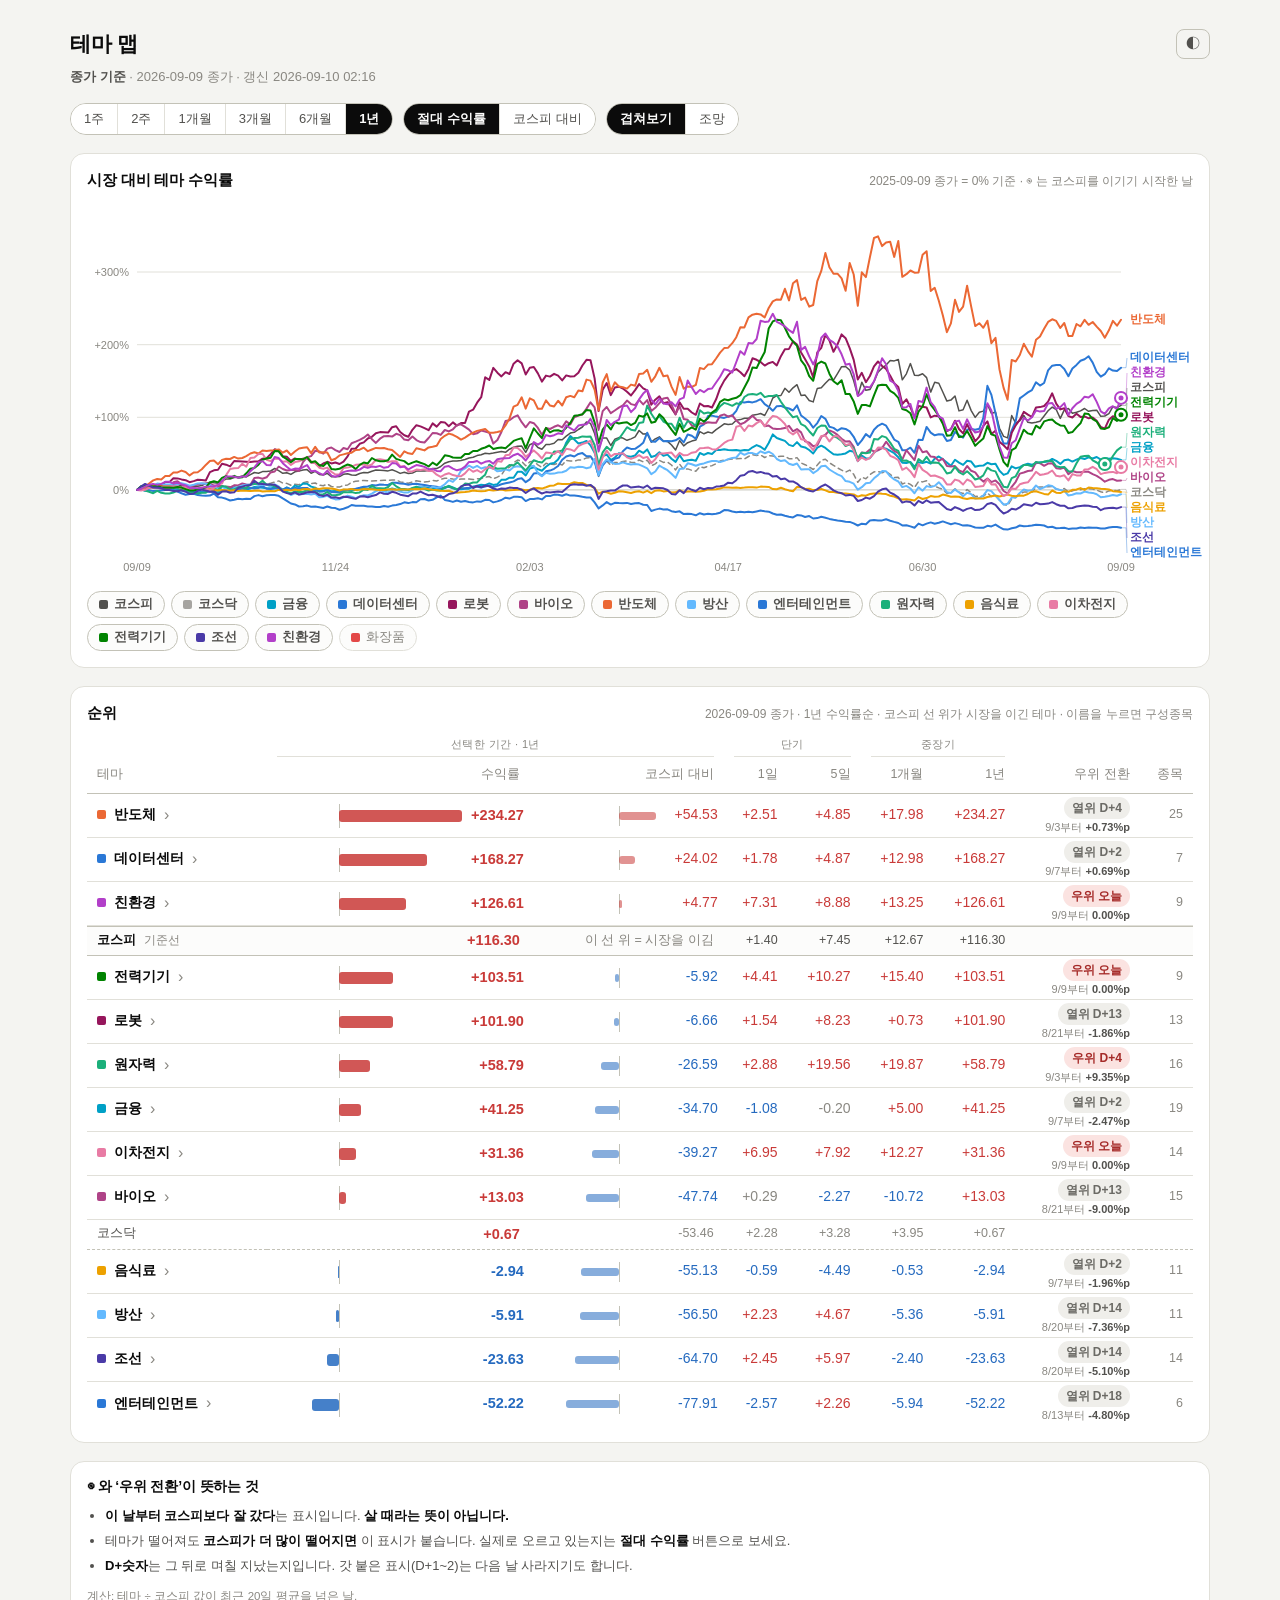
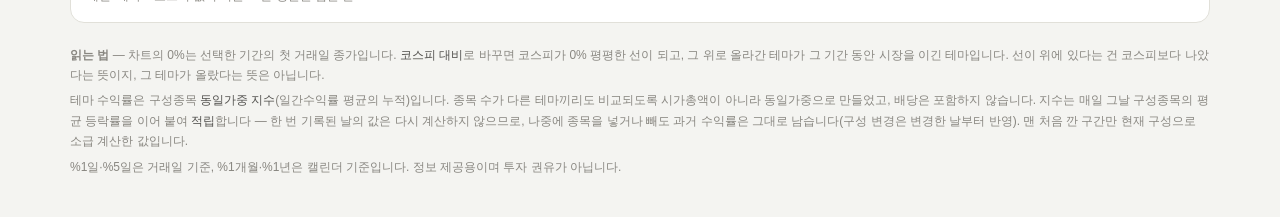
==== commit 20f3b45b: "feat: 순위표 리디자인 — 기간 수익률 막대·코스피 기준선·우위 알약, 캡처용 URL 파라미터 - 색 면적은 선택한 기간 수익률 막대 하나(열 전체 한 눈금), 나머지 숫자는 " ====
--- a/index.html
+++ b/index.html
@@ -45,14 +45,14 @@
     <div id="legend" class="chips" aria-label="계열 표시 전환"></div>
   </section>
 
-  <section class="card">
+  <section class="card" id="rankCard">
     <div class="card-head">
       <h2>순위</h2>
-      <span class="card-note">테마 이름을 누르면 구성종목 화면으로 갑니다</span>
+      <span class="card-note" id="rankNote">테마 이름을 누르면 구성종목 화면으로 갑니다</span>
     </div>
     <div class="tablewrap">
       <table id="rank">
-        <thead><tr id="rankHead"></tr></thead>
+        <thead id="rankHead"></thead>
         <tbody id="rankBody"></tbody>
       </table>
     </div>
--- a/assets/style.css
+++ b/assets/style.css
@@ -21,6 +21,8 @@
   --cell-ink-strong: #ffffff; /* 4단계 */
   --bar-track: #eceae4;
   --bar-fill: #5598e7;
+  --pill-up-bg: #fbe3e1; --pill-up-ink: #a52a28;
+  --pill-dn-bg: #efeeea; --pill-dn-ink: #6b6a65;
 }
 
 @media (prefers-color-scheme: dark) {
@@ -42,6 +44,8 @@
     --cell-ink-strong: #ffffff;
     --bar-track: #2c2c2a;
     --bar-fill: #2f74c4;
+    --pill-up-bg: #4a2321; --pill-up-ink: #f3a19e;
+    --pill-dn-bg: #2b2b29; --pill-dn-ink: #a8a7a1;
   }
 }
 
@@ -63,6 +67,8 @@
   --cell-ink-strong: #ffffff;
   --bar-track: #2c2c2a;
   --bar-fill: #2f74c4;
+  --pill-up-bg: #4a2321; --pill-up-ink: #f3a19e;
+  --pill-dn-bg: #2b2b29; --pill-dn-ink: #a8a7a1;
 }
 
 * { box-sizing: border-box; }
@@ -244,23 +250,29 @@
 /* ── 시장 비교 차트 ─────────────────────────────────────
    계열 색은 dataviz 검증 팔레트(라이트·다크 모두 6개 검사 통과).
    테마 순서로 고정 배정하며 순위에 따라 바뀌지 않는다.
+   11색부터는 색상환이 꽉 차서 OKLCH 공간에서 기존 색과 가장 먼 색을 스캔해 골랐다 —
+   s13은 라이트가 연보라, 다크가 민트로 색상이 다르다. 다크에선 분홍·보라·와인이 몰려 있어
+   연보라를 넣으면 분홍과 ΔE 7.5로 구분이 안 되고, 민트는 10.6이 나온다.
    시장(코스피·코스닥)은 색을 쓰지 않는다 — 비교 대상이 아니라 기준선이라서,
    무채색 + 점선으로 두고 색은 테마에만 준다. */
 :root {
   --s1: #2a78d6; --s2: #eb6834; --s3: #1baf7a; --s4: #eda100;
   --s5: #e87ba4; --s6: #008300; --s7: #4a3aa7; --s8: #e34948;
+  --s9: #00a0c6; --s10: #b23fc9; --s11: #96165c; --s12: #63b9fe; --s13: #af4387;
   --mkt-1: #52514e; --mkt-2: #898781;
 }
 @media (prefers-color-scheme: dark) {
   :root:not([data-theme="light"]) {
     --s1: #3987e5; --s2: #d95926; --s3: #199e70; --s4: #c98500;
     --s5: #d55181; --s6: #008300; --s7: #9085e9; --s8: #e66767;
+    --s9: #00a0c6; --s10: #b23fc9; --s11: #a70872; --s12: #52c1fb; --s13: #48cfa7;
     --mkt-1: #c3c2b7; --mkt-2: #898781;
   }
 }
 :root[data-theme="dark"] {
   --s1: #3987e5; --s2: #d95926; --s3: #199e70; --s4: #c98500;
   --s5: #d55181; --s6: #008300; --s7: #9085e9; --s8: #e66767;
+  --s9: #00a0c6; --s10: #b23fc9; --s11: #a70872; --s12: #52c1fb; --s13: #48cfa7;
   --mkt-1: #c3c2b7; --mkt-2: #898781;
 }
 
@@ -384,21 +396,64 @@
 .chart-tip .tip-v.up { color: var(--up-4); }
 .chart-tip .tip-v.dn { color: var(--dn-4); }
 
-/* 메인 순위표 */
-#rank thead th { cursor: default; background: var(--card); }
+/* 메인 순위표 — 색 면적은 '선택한 기간 수익률' 막대 하나. 나머지 숫자는 글자색만.
+   코스피·코스닥은 행이 아니라 기준선(구분선)이다. */
+#rank { min-width: 900px; }
+#rank th:first-child, #rank td.name { width: 180px; }
+#rank thead th { cursor: default; background: var(--card); font-weight: 500; padding: 8px 10px; }
 #rank thead th:hover { color: var(--muted); }
+#rank thead tr.grp th {
+  text-align: center; border-bottom: 0; padding: 4px 10px 0; font-size: 11px; letter-spacing: 0.04em;
+}
+#rank thead tr.grp th span { display: inline-block; width: 100%; border-bottom: 1px solid var(--line); padding-bottom: 3px; }
+#rank tbody td { height: 44px; padding: 0 10px; }
 #rank tbody tr.theme { cursor: pointer; }
-#rank tbody tr.theme:hover td.name { background: var(--surface); color: var(--accent); }
-#rank td.name { font-weight: 600; }
-#rank td.name .dot { display: inline-block; width: 9px; height: 9px; border-radius: 2px; margin-right: 7px; }
-#rank td.name .tag {
-  margin-left: 7px; padding: 1px 7px; border-radius: 999px; border: 1px solid var(--rule);
-  font-size: 11px; color: var(--muted); font-weight: 400;
-}
-#rank td.name .go { margin-left: 7px; color: var(--muted); font-weight: 400; }
-#rank tbody tr.mkt td { background: var(--surface); }
+#rank tbody tr.theme:hover td { background: var(--surface); }
+#rank tbody tr.theme:hover td.name a { color: var(--accent); }
+#rank td.name a.go-link {
+  color: inherit; text-decoration: none; font-weight: 650;
+  display: inline-flex; align-items: center; gap: 8px; padding: 12px 0; margin: -12px 0;
+}
+#rank td.name a.go-link::after { content: "›"; color: var(--muted); font-weight: 400; font-size: 16px; line-height: 1; }
+#rank td.name a.go-link:focus-visible { outline: 2px solid var(--accent); outline-offset: 2px; border-radius: 4px; }
+#rank td.name .dot { display: inline-block; width: 9px; height: 9px; border-radius: 2px; }
 #rank td.sub { color: var(--muted); font-size: 12.5px; }
-#rank td.muted { color: var(--muted); }
+
+#rank .v { font-weight: 500; }
+#rank .v.up { color: var(--up-4); }
+#rank .v.dn { color: var(--dn-4); }
+#rank .v.flat { color: var(--muted); font-weight: 400; }
+#rank td.primary .v { font-weight: 700; font-size: 14.5px; }
+
+/* 다이버징 막대 — 열 전체가 한 눈금 */
+#rank td.barcell { padding-right: 6px; }
+#rank td.barcell .lbl { display: inline-block; min-width: 56px; text-align: right; margin-left: 6px; }
+#rank .bar { position: relative; display: inline-block; width: 150px; height: 18px; vertical-align: middle; }
+#rank .bar .zero { position: absolute; top: -3px; bottom: -3px; width: 1px; background: var(--rule); }
+#rank .bar .fill { position: absolute; top: 3px; height: 12px; border-radius: 3px; }
+#rank .bar .fill.up { background: var(--up-4); opacity: 0.85; }
+#rank .bar .fill.dn { background: var(--dn-4); opacity: 0.85; }
+#rank .bar.small { width: 90px; height: 14px; }
+#rank .bar.small .fill { top: 3px; height: 8px; opacity: 0.55; }
+
+/* 코스피·코스닥 기준선 행 */
+#rank tbody tr.base td {
+  height: 30px; background: var(--surface); color: var(--ink-2); font-size: 12.5px;
+  border-top: 1px solid var(--rule); border-bottom: 1px solid var(--rule);
+}
+#rank tbody tr.base td.name { font-weight: 600; color: var(--ink); }
+#rank tbody tr.base td.name .tag { margin-left: 8px; font-weight: 400; color: var(--muted); font-size: 11.5px; }
+#rank tbody tr.base .base-hint { color: var(--muted); font-weight: 400; }
+#rank tbody tr.base.kq td { background: transparent; border-top: 0; border-bottom: 1px dashed var(--rule); color: var(--muted); }
+#rank tbody tr.base.kq td.name { color: var(--ink-2); font-weight: 500; }
+
+/* '우위 전환' — 알약 + "언제부터 · 그 뒤로 얼마". 우위만 색, 열위는 회색(하락과 헷갈리지 않게) */
+#rank td.rs { text-align: right; line-height: 1.2; }
+#rank .pill { display: inline-block; padding: 2px 8px; border-radius: 999px; font-size: 12px; font-weight: 700; line-height: 1.5; }
+#rank .pill.up { background: var(--pill-up-bg); color: var(--pill-up-ink); }
+#rank .pill.dn { background: var(--pill-dn-bg); color: var(--pill-dn-ink); }
+#rank .rs-sub { display: block; color: var(--muted); font-size: 11px; margin-top: 2px; }
+#rank .rs-sub b { font-weight: 600; color: var(--ink-2); }
 
 /* 상세 화면 — 제목이 메인으로 가는 링크 */
 h1 .home { color: inherit; text-decoration: none; }
@@ -413,13 +468,6 @@
 .line.ma { stroke-width: 1.25; stroke-dasharray: 3 3; opacity: 0.7; }
 .mark circle { fill: var(--card); stroke-width: 2; }
 .mark .dot { stroke: none; }
-
-/* '우위 전환' 칸 — 숫자 하나가 아니라 "언제부터 · 그 뒤로 얼마"를 두 줄로 */
-#rank td.rs { text-align: right; padding: 7px 12px; line-height: 1.35; }
-#rank td.rs .rs-d { display: block; font-weight: 700; font-size: 13px; }
-#rank td.rs .rs-sub { display: block; color: var(--muted); font-size: 11.5px; }
-#rank td.rs.up .rs-d { color: var(--up-4); }
-#rank td.rs.dn .rs-d { color: var(--dn-4); }
 
 /* '우위 전환'이 무엇이고 무엇이 아닌지 — 마커만 찍어 두면 매수 신호로 읽힌다.
    화면에서 판단의 근거와 한계를 같이 말해야 한다. */
